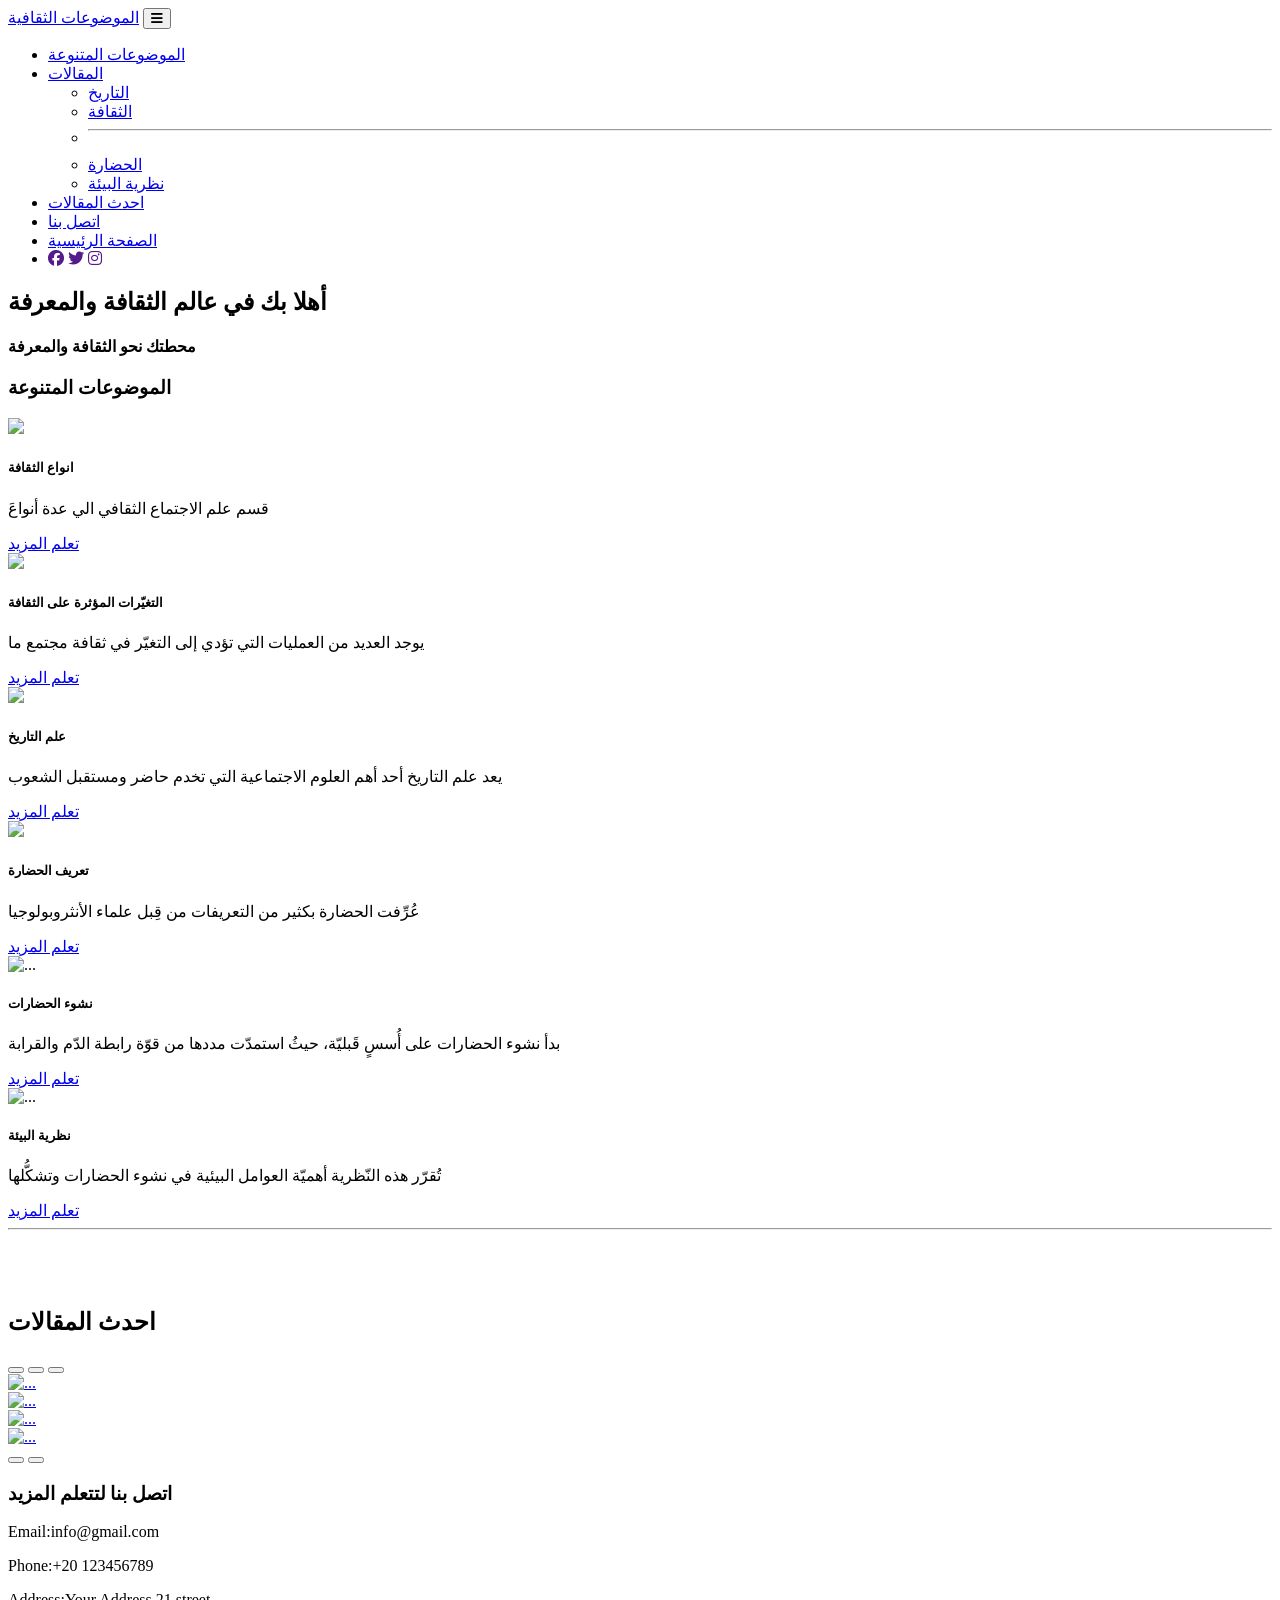
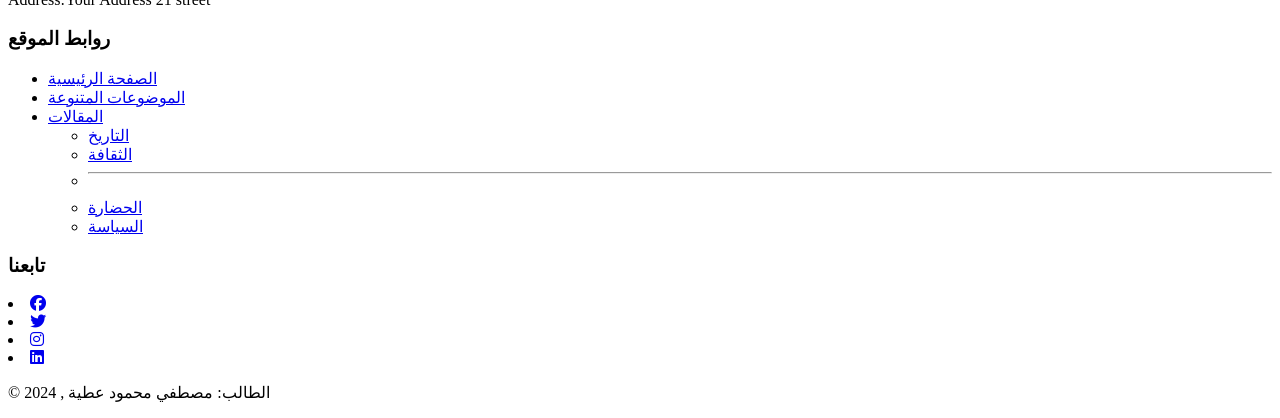
==== index.html @ 5e4b897a "Add files via upload" ====
<!DOCTYPE html>
<html lang="en">
<head>
    <meta charset="UTF-8">
    <meta name="viewport" content="width=device-width, initial-scale=1.0">
    <link rel="stylesheet" 
    href="https://cdnjs.cloudflare.com/ajax/libs/font-awesome/6.4.2/css/all.min.css" 
    integrity="sha512-z3gLpd7yknf1YoNbCzqRKc4qyor8gaKU1qmn+CShxbuBusANI9QpRohGBreCFkKxLhei6S9CQXFEbbKuqLg0DA==" crossorigin="anonymous" referrerpolicy="no-referrer" />
    <link rel="stylesheet" href="https://cdnjs.cloudflare.com/ajax/libs/font-awesome/6.5.1/css/all.min.css" integrity="sha512-DTOQO9RWCH3ppGqcWaEA1BIZOC6xxalwEsw9c2QQeAIftl+Vegovlnee1c9QX4TctnWMn13TZye+giMm8e2LwA==" crossorigin="anonymous" referrerpolicy="no-referrer" />
    <link rel="stylesheet" href="https://cdn.jsdelivr.net/npm/swiper@11/swiper-bundle.min.css" />
    <link rel="stylesheet" href="css/bootstrap.css">
    <link rel="preconnect" href="https://fonts.googleapis.com">
    <link rel="preconnect" href="https://fonts.gstatic.com" crossorigin>
    <link href="https://fonts.googleapis.com/css2?family=Aref+Ruqaa+Ink:wght@400;700&family=Hurricane&family=Roboto:ital,wght@0,100;0,300;0,400;0,500;0,700;0,900;1,100;1,300;1,400;1,500;1,700;1,900&family=Rubik:ital,wght@0,300..900;1,300..900&display=swap" rel="stylesheet">
    <link rel="stylesheet" href="css/style.css">
    <title>الموضوعات الثقافية</title>   

</head>
<body>
  <!-- Start Navbar -->
  <nav class="navbar navbar-expand-lg bg-light sticky-top">
    <div class="container-fluid">
      <a class="navbar-brand font-weight-bold" href="#">الموضوعات الثقافية</a>
      <button class="navbar-toggler" type="button" data-toggle="collapse" data-target="#navbarSupportedContent" aria-controls="navbarSupportedContent">
        <i class="fa fa-bars text-dark"></i>
      </button>
      <div class="collapse navbar-collapse" id="navbarSupportedContent">
        <ul class="navbar-nav me-auto mb-2 mb-lg-0">
          <li class="nav-item">
            <a class="nav-link font-weight-bold" href="#الموضوعات المتنوعة">الموضوعات المتنوعة</a>
          </li>
          <li class="nav-item dropdown">
            <a class="btn1 nav-link dropdown-toggle font-weight-bold" href="#" role="button" data-toggle="dropdown">
              المقالات
            </a>
            <ul class="dropdown-menu">
              <li><a class="dropdown-item text-center font-weight-bold" href="blogs/التاريخ.html">التاريخ</a></li>
              <li><a class="dropdown-item text-center font-weight-bold" href="blogs/التغيّرات المؤثرة على الثقافة.html">الثقافة</a></li>
              <li><hr class="dropdown-divider"></li>
              <li><a class="dropdown-item text-center font-weight-bold" href="blogs/نشوء الحضارات.html">الحضارة</a></li>
              <li><a class="dropdown-item text-center font-weight-bold" href="blogs/البيئة.html">نظرية البيئة</a></li>
            </ul>
          </li>
          <li class="nav-item">
            <a class="nav-link font-weight-bold" href="#احدث المقالات">احدث المقالات</a>
          </li>
          <li class="nav-item">
            <a class="nav-link font-weight-bold" href="#اتصل بنا">اتصل بنا</a>
          </li>
          <li class="nav-item">
            <a class="nav-link active font-weight-bold" aria-current="page" href="#الصفحة الرئيسية">الصفحة الرئيسية<a>
          </li>
          <li class="nav-item icons">
            <a href=""><i class="fa-brands fa-facebook"></i></a>
            <a href=""><i class="fa-brands fa-twitter"></i></a>
            <a href=""><i class="fa-brands fa-instagram"></i></a>
          </li>
        </ul>
      </div>
    </div>
  </nav>
  <!-- End Navbar -->
  <!-- Start Landing -->
    <div class="landing" id="الصفحة الرئيسية">
        <div class="overlay"></div>
        <div class="introduction-text text-center">
            <h2><span>أهلا بك في عالم الثقافة والمعرفة</span></h2>
            <h4>محطتك نحو الثقافة والمعرفة</h4>
          </div>
    </div>
  <!-- End Landing -->

    <!-- Start Cards -->
    <div class="container" id="الموضوعات المتنوعة">
      <div class="text-center m-5">
        <h3 class="text-primary font-weight-bold">الموضوعات المتنوعة</h3>
      </div>
      <div class="row cards">
        <div class="col-lg-4 p-1">
          <div class="card">
            <img src="images/معلم9.jpg" class="card-img-top" >
            <div class="card-body">
              <h5 class="card-title">انواع الثقافة</h5>
              <p class="card-text">َقسم علم الاجتماع الثقافي الي عدة أنواع</p>
              <a href="blogs/الثقافة.html" class="btn btn-primary">تعلم المزيد</a>
            </div>
          </div>
        </div>
        <div class="col-lg-4 p-1">
          <div class="card">
            <img src="images/معلم5.jpg" class="card-img-top">
            <div class="card-body">
              <h5 id="h5" class="card-title">التغيّرات المؤثرة على الثقافة</h5>
              <p class="card-text">يوجد العديد من العمليات التي تؤدي إلى التغيّر في ثقافة مجتمع ما</p>
              <a href="blogs/التغيّرات المؤثرة على الثقافة.html" class="btn btn-primary">تعلم المزيد</a>
            </div>
          </div>
        </div> 
        <div class="col-lg-4 p-1">
          <div class="card">
            <img src="images/معلم6.jpg" class="card-img-top">
            <div class="card-body">
              <h5 id="h5" class="card-title">علم التاريخ</h5>
              <p class="card-text">يعد علم التاريخ أحد أهم العلوم الاجتماعية التي تخدم حاضر ومستقبل الشعوب</p>
              <a href="blogs/التاريخ.html" class="btn btn-primary">تعلم المزيد</a>
            </div>
          </div>
        </div>
        <div class="col-lg-4 p-1">
          <div class="card">
            <img src="images/معلم10.jpg" class="card-img-top">
            <div class="card-body">
              <h5 id="h5" class="card-title">تعريف الحضارة</h5>
              <p class="card-text">عُرِّفت الحضارة بكثير من التعريفات من قِبل علماء الأنثروبولوجيا</p>
              <a href="blogs/الحضارة.html" class="btn btn-primary">تعلم المزيد</a>
            </div>
          </div>
        </div>
        <div class="col-lg-4 p-1">
          <div class="card">
            <img src="images/معلم8.jpg" class="card-img-top" alt="...">
            <div class="card-body">
              <h5 id="h5" class="card-title">نشوء الحضارات</h5>
              <p class="card-text">بدأ نشوء الحضارات على أُسسٍ قَبليّة، حيثُ استمدّت مددها من قوّة رابطة الدّم والقرابة</p>
              <a href="blogs/نشوء الحضارات.html" class="btn btn-primary">تعلم المزيد</a>
            </div>
          </div>
        </div>
        <div class="col-lg-4 p-1">
          <div class="card">
            <img src="images/معلم7.jpg" class="card-img-top" alt="...">
            <div class="card-body">
              <h5 id="h5" class="card-title">نظرية البيئة</h5>
              <p class="card-text">تُقرّر هذه النّظرية أهميّة العوامل البيئية في نشوء الحضارات وتشكُّلها</p>
              <a href="blogs/البيئة.html" class="btn btn-primary">تعلم المزيد</a>
            </div>
          </div>
        </div>
      </div>
    </div>
    <!-- End Cards -->
   <!-- Start Slide -->
    <hr class="line">
  <div class="container" id="احدث المقالات">
    <div class="text-center" style="padding-top: 50px;">
      <h2 class="text-primary font-weight-bold">احدث المقالات</h2>
    </div>
      <div id="carouselExampleDark" class="carousel carousel-dark slide">
        <div class="carousel-indicators">
          <button type="button" data-target="#carouselExampleDark" data-slide-to="0" class="active" aria-current="true" aria-label="Slide 1"></button>
          <button type="button" data-target="#carouselExampleDark" data-slide-to="1" aria-label="Slide 2"></button>
          <button type="button" data-target="#carouselExampleDark" data-slide-to="2" aria-label="Slide 3"></button>
        </div>
        <div class="carousel-inner" style="max-height: 90vh;">
          <div class="carousel-item active" data-interval="1000">
            <a href="blogs/الحضارة.html"><img title="الحضارة" src="images/الحضارة.webp" class="d-block w-100" alt="..."></a>
          </div>
          <div class="carousel-item" data-interval="1000">
            <a href="blogs/الثقافة.html"><img title="الثقافة" src="images/الحضارة1.jpg" class="d-block w-100" alt="..."></a>
          </div>
          <div class="carousel-item" data-interval="1000">
            <a href="blogs/التاريخ.html"><img title="التاريخ" src="images/التاريخ.jpg" class="d-block w-100" alt="..."></a>
          </div>
          <div class="carousel-item" data-interval="1000">
            <a href="blogs/البيئة.html"><img title="نظرية البيئة" src="images/معلم2.jpg" class="d-block w-100" alt="..."></a>
          </div>
        <button class="carousel-control-prev" type="button" data-target="#carouselExampleDark" data-slide="prev">
          <span class="carousel-control-prev-icon"></span>
          <span class="visually-hidden"></span>
        </button>
        <button class="carousel-control-next" type="button" data-target="#carouselExampleDark" data-slide="next">
          <span class="carousel-control-next-icon"></span>
          <span class="visually-hidden"></span>
        </button>
      </div>
    </div>
  </div>
   <!-- End Slide -->
  <!-- Start Footer -->
  <footer id="اتصل بنا">
    <div class="container">
      <div class="footer-content">
        <h3>اتصل بنا لتتعلم المزيد</h3>
        <p>Email:info@gmail.com</p>
        <p>Phone:+20 123456789</p>
        <p>Address:Your Address 21 street</p>
      </div>
      <div class="footer-content">
        <h3>روابط الموقع</h3>
        <ul>
          <li><a href="#الصفحة الرئيسية">الصفحة الرئيسية</a></li>
          <li><a href="#الموضوعات المتنوعة">الموضوعات المتنوعة</a></li>
          <li class="dropdown">
            <a style="text-align: right;" class="btn2 dropdown-toggle font-weight-bold " href="#" role="button" data-toggle="dropdown">
              المقالات
            </a>
            <ul class="dropdown-menu">
              <li><a class="dropdown-item text-center font-weight-bold text-dark" href="#">التاريخ</a></li>
              <li><a class="dropdown-item text-center font-weight-bold text-dark" href="#">الثقافة</a></li>
              <li><hr class="dropdown-divider"></li>
              <li><a class="dropdown-item text-center font-weight-bold text-dark" href="#">الحضارة</a></li>
              <li><a class="dropdown-item text-center font-weight-bold text-dark" href="#">السياسة</a></li>             
        </ul>
      </div>
      <div class="footer-content">
        <h3>تابعنا</h3>
        <div class="social-icons">   
          <li><a href="#"><i class="fab fa-facebook"></i></a></li>
          <li><a href="#"><i class="fab fa-twitter"></i></a></li>
          <li><a href="#"><i class="fab fa-instagram"></i></a></li>
          <li><a href="#"><i class="fab fa-linkedin"></i></a></li>
        </div>
      </div>
      
    </div>
    <div class="bottom-bar">
      <p>&copy; 2024 , الطالب: مصطفي محمود عطية </p>
    </div>
  </footer>
  <!-- End Footer -->

    <script src="js/popper.min.js"></script>
    <script src="js/jquery-3.7.1.min.js"></script>
    <script src="js/bootstrap.js"></script>
    <script src="https://cdn.jsdelivr.net/npm/swiper@11/swiper-bundle.min.js"></script>
    <script src="js/main.js"></script>
</body>
</html>
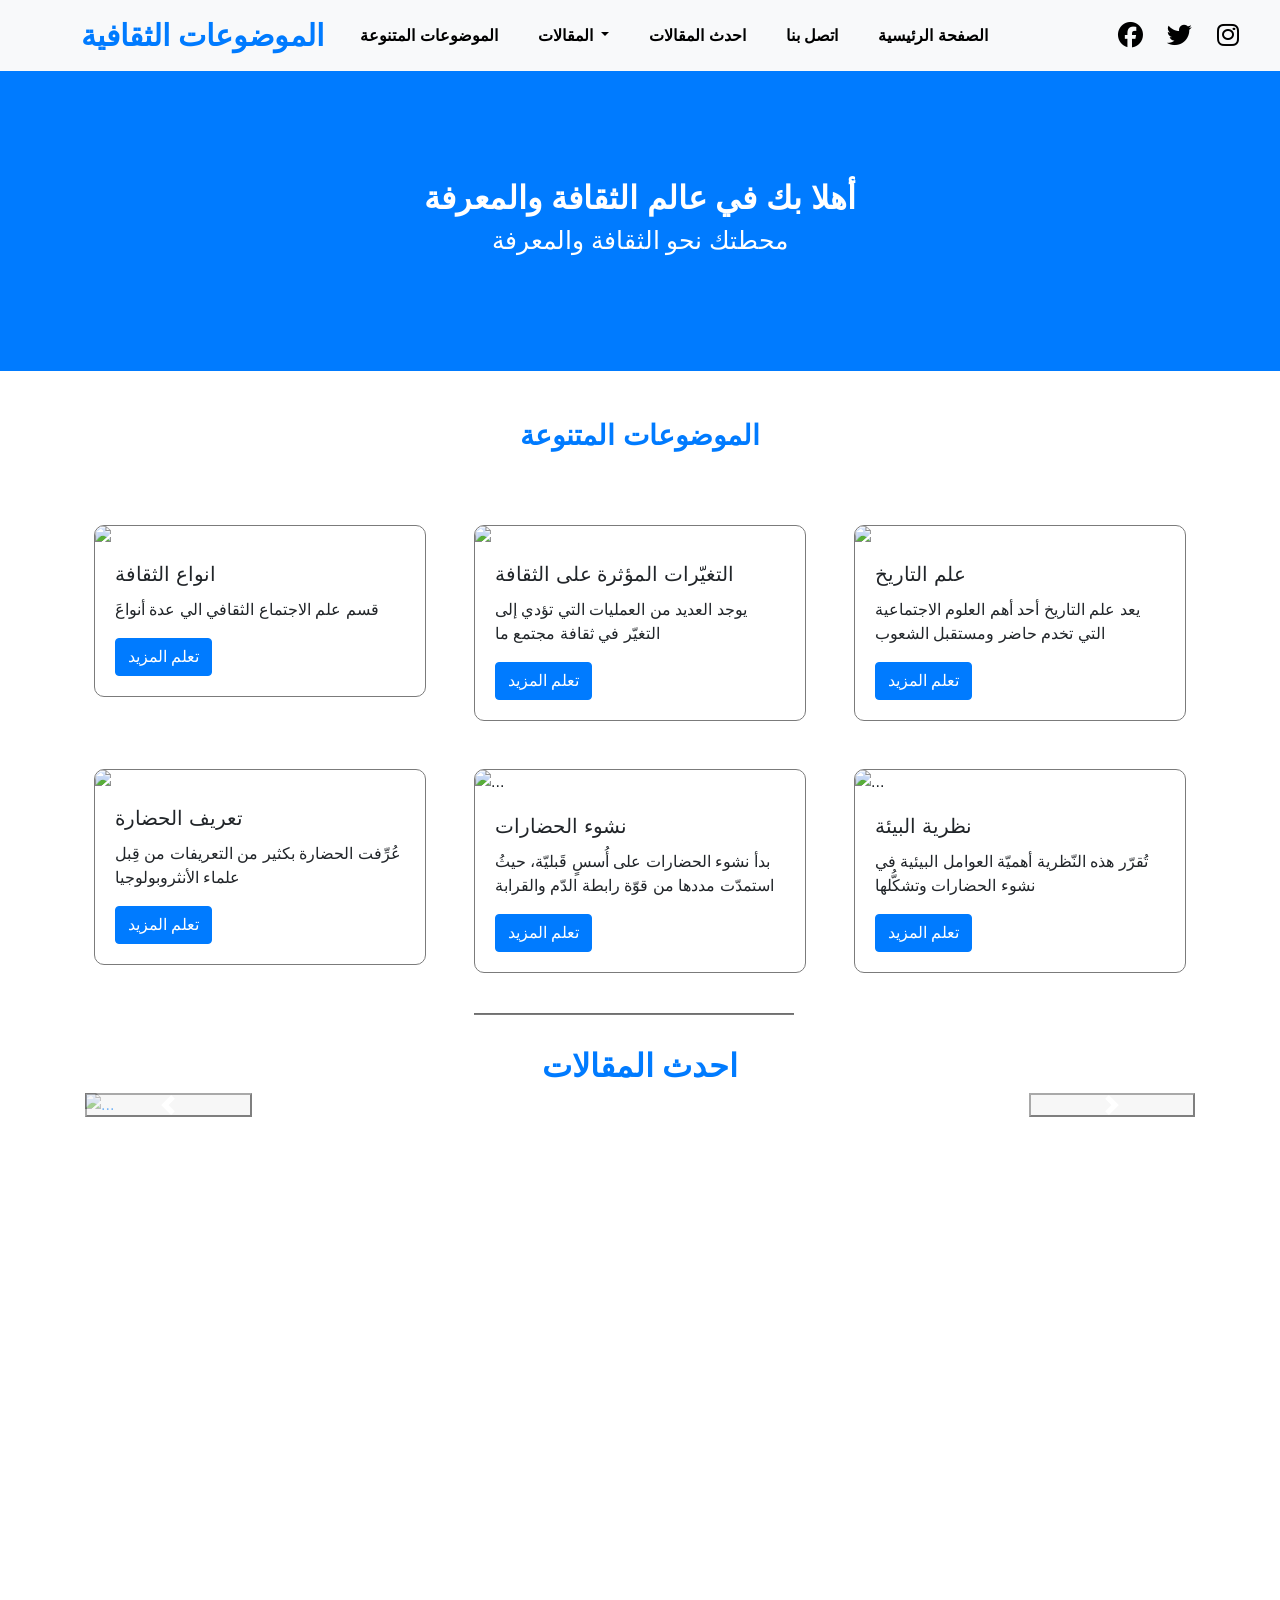
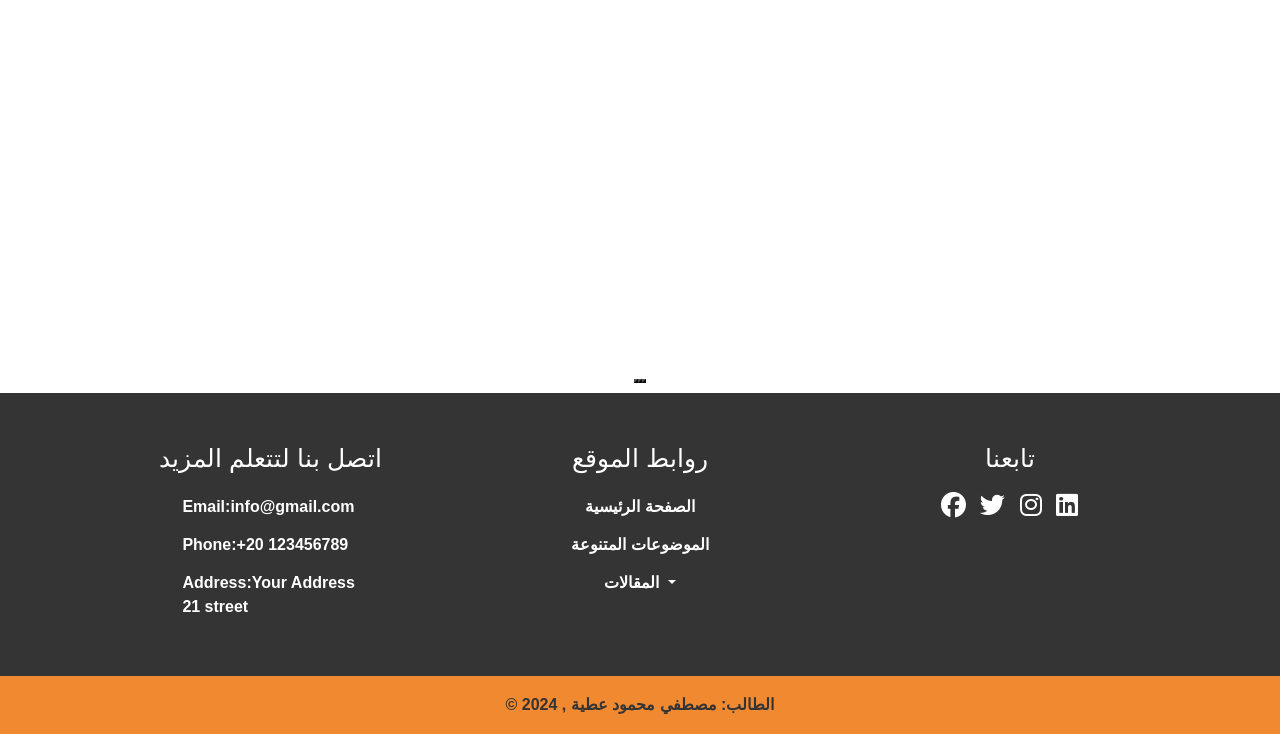
==== commit b4ed4351: "index.html" ====
--- a/index.html
+++ b/index.html
@@ -8,11 +8,11 @@
     integrity="sha512-z3gLpd7yknf1YoNbCzqRKc4qyor8gaKU1qmn+CShxbuBusANI9QpRohGBreCFkKxLhei6S9CQXFEbbKuqLg0DA==" crossorigin="anonymous" referrerpolicy="no-referrer" />
     <link rel="stylesheet" href="https://cdnjs.cloudflare.com/ajax/libs/font-awesome/6.5.1/css/all.min.css" integrity="sha512-DTOQO9RWCH3ppGqcWaEA1BIZOC6xxalwEsw9c2QQeAIftl+Vegovlnee1c9QX4TctnWMn13TZye+giMm8e2LwA==" crossorigin="anonymous" referrerpolicy="no-referrer" />
     <link rel="stylesheet" href="https://cdn.jsdelivr.net/npm/swiper@11/swiper-bundle.min.css" />
-    <link rel="stylesheet" href="css/bootstrap.css">
+    <link rel="stylesheet" href="bootstrap.css">
     <link rel="preconnect" href="https://fonts.googleapis.com">
     <link rel="preconnect" href="https://fonts.gstatic.com" crossorigin>
     <link href="https://fonts.googleapis.com/css2?family=Aref+Ruqaa+Ink:wght@400;700&family=Hurricane&family=Roboto:ital,wght@0,100;0,300;0,400;0,500;0,700;0,900;1,100;1,300;1,400;1,500;1,700;1,900&family=Rubik:ital,wght@0,300..900;1,300..900&display=swap" rel="stylesheet">
-    <link rel="stylesheet" href="css/style.css">
+    <link rel="stylesheet" href="style.css">
     <title>الموضوعات الثقافية</title>   
 
 </head>
@@ -219,10 +219,10 @@
   </footer>
   <!-- End Footer -->
 
-    <script src="js/popper.min.js"></script>
-    <script src="js/jquery-3.7.1.min.js"></script>
-    <script src="js/bootstrap.js"></script>
+    <script src="popper.min.js"></script>
+    <script src="jquery-3.7.1.min.js"></script>
+    <script src="bootstrap.js"></script>
     <script src="https://cdn.jsdelivr.net/npm/swiper@11/swiper-bundle.min.js"></script>
-    <script src="js/main.js"></script>
+    <script src="main.js"></script>
 </body>
-</html>+</html>
--- a/style.css
+++ b/style.css
@@ -0,0 +1,244 @@
+@import url('http://fonts.googleapis.com/css2?family=cairo:wght@200..1000&display=swap');
+
+
+:root{
+  --dark: #343a40;
+  --yellow-color:rgba(228, 144, 16, 0.867);
+  --main-color:#8000ff;
+}
+
+*{
+  margin: 0;
+  padding: 0;
+  box-sizing: border-box;
+}
+
+/* Start Navbar */
+.navbar-nav{
+  display: flex;
+  align-items: center;
+}
+.navbar-nav .nav-item .nav-link{
+  color: #000;
+  transition: .3s ease;
+}
+.navbar-nav .nav-item .nav-link:hover{
+  color: #fff;                                  
+  background-color:#007bff;
+}
+.navbar-brand{
+  font-size: 30px;
+  padding-left: 50px                                            ;
+  text-align: right;
+  color: #007bff;
+}
+.nav-link:hover,
+.btn1 li a:hover{
+  color: #fff;
+  background-color:#007bff;
+  border-radius: 10px;
+}
+.dropdown-menu li a:hover{
+  color: #fff;
+  background-color: #007bff;
+  border-radius: 10px;
+}
+.nav-item li a,
+.navbar-nav .nav-item .nav-link,
+.btn1{
+  text-decoration: none;
+  padding: 5px 20px;
+  font-weight: 500;
+  display: block;
+  text-transform: capitalize;
+  transition: 0.2s ease-out;
+  text-align: right;
+}
+.icons{
+  padding-left: 100px;
+  list-style: none;
+}
+.icons i{
+  color: black;
+  font-size: 25px;
+  display: inline-block;
+  transition: .3s;
+  margin: 10px;
+}
+.icons i:hover{
+  color: #ff8000;
+}
+/* End Navbar */
+
+/* Start landing */
+.landing{
+  height: 300px;
+  background-color:#007bff ;
+  position: relative;
+}
+
+.introduction-text{
+  position: absolute;
+  left:50%;
+  top:50%;
+  transform: translate(-50%,-50%);
+  color: #fff;
+  text-align: right;
+  z-index: 2;
+}
+.introduction-text h2 span{
+  font-size: 2rem;
+  margin: 0 0 12px;
+  color: #fff;
+  font-weight: bold;
+  margin-bottom: 10px;
+}
+
+.introduction-text h4{
+  font-size: 25px;
+}
+.culture li{
+  color: white;
+  margin-bottom: 10px;
+}
+
+.introduction-text li a{
+  line-height: 1.6;
+  font-size: 20px;
+  margin-bottom: 12px;
+  color:#fff;
+  font-weight: 700;
+  text-decoration: none;
+}
+/* End landing */
+
+/* Start cards */
+.card{
+  border-radius: 10px;
+  margin: 20px;
+  transition: .3s ease;
+  border: 1px solid #7b7b7b;
+}
+.card-img-top{
+  border-top-left-radius: 10px;
+  border-top-right-radius: 10px;
+  max-height: 200px;
+}
+.card:hover{
+  box-shadow: 10px 10px 10px #DDD;
+  transform: scale(1,);
+}
+/* End cards */
+.line{
+  position: absolute;
+  height: 1px;
+  background-color: #7b7b7b;
+  width: 25%;
+  left: 37%;
+}
+/* Start slide */
+.slide{
+  height: 100vh;
+  width: 100%;
+}
+/* End slide */
+/* Start Footer */
+footer{
+  background-color: #343434;
+  padding-top: 50px;
+}
+footer .container{
+  display: flex;
+  width: 1140px;
+  margin: auto;
+  justify-content: center;
+  color:#fff;
+  font-weight: bold;
+  
+}
+.footer-content{
+  width: 33.3%;
+}
+footer .container .footer-content h3{
+  font-size: 25px;
+  margin-bottom: 15px;
+  text-align: center;
+}
+.footer-content p{
+  width: 190px;
+  margin: auto;
+  padding: 7px;
+}
+.footer-content ul{
+  text-align: center;
+  padding:0;
+}
+.footer-content ul li{
+  width: auto;
+  text-align: center;
+  list-style: none;
+  padding: 7px;
+  position: relative;
+}
+.footer-content ul li::before{
+  content: '';
+  position: absolute;
+  transform: translate(-50%,-50%);
+  left: 50%;
+  top: 100%;
+  width:0;
+  height:2px;
+  background-color: #f18930;
+  transition-duration: .5s;
+}
+.footer-content ul li:hover::before{
+  width: 70px;
+} 
+.social-icons{
+  text-align: center;
+  padding: 0;
+}
+.footer-content li{
+  display: block;
+  text-align: center;
+  padding: 5px;
+  font-weight: bold;
+
+}
+.social-icons i{
+  color: white;
+  font-size: 25px;
+  display: inline-block;
+}
+.footer-content a{
+  text-decoration: none;
+  color:#fff;
+  font-weight: bold;
+}
+.footer-content a:hover{
+  color: #ff8000;
+  text-decoration: none;
+}
+.social-icons i:hover{
+  color: #f18930;
+}
+
+.social-icons li{
+  display: inline-block;
+  text-align: center;
+  padding: 5px;
+}
+.bottom-bar{
+  background-color: #f18930;
+  text-align: center;
+  padding: 10px 0;
+  margin-top: 50px;
+}
+.bottom-bar p{
+  color: #343434;
+  margin: 0;
+  font-size: 16px;
+  padding: 7px;
+  font-weight: bold;
+}
+/* End Footer */
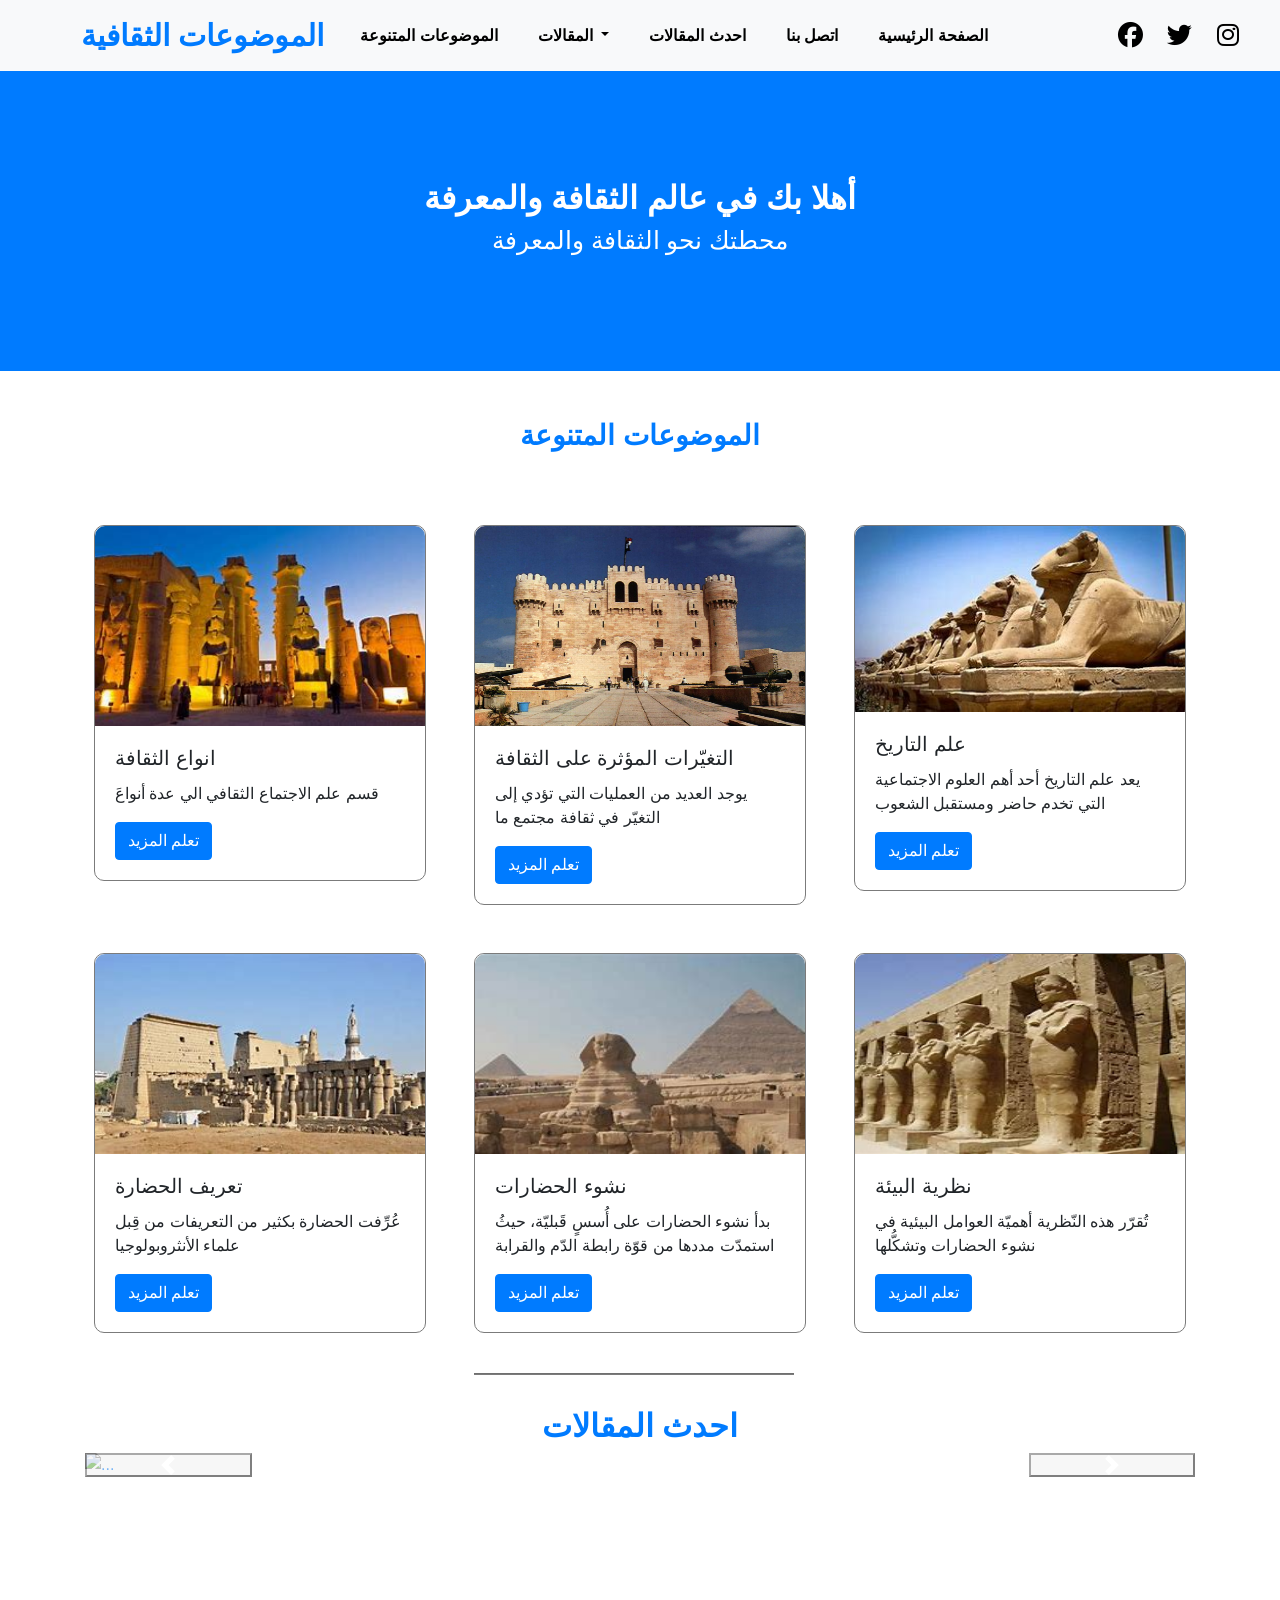
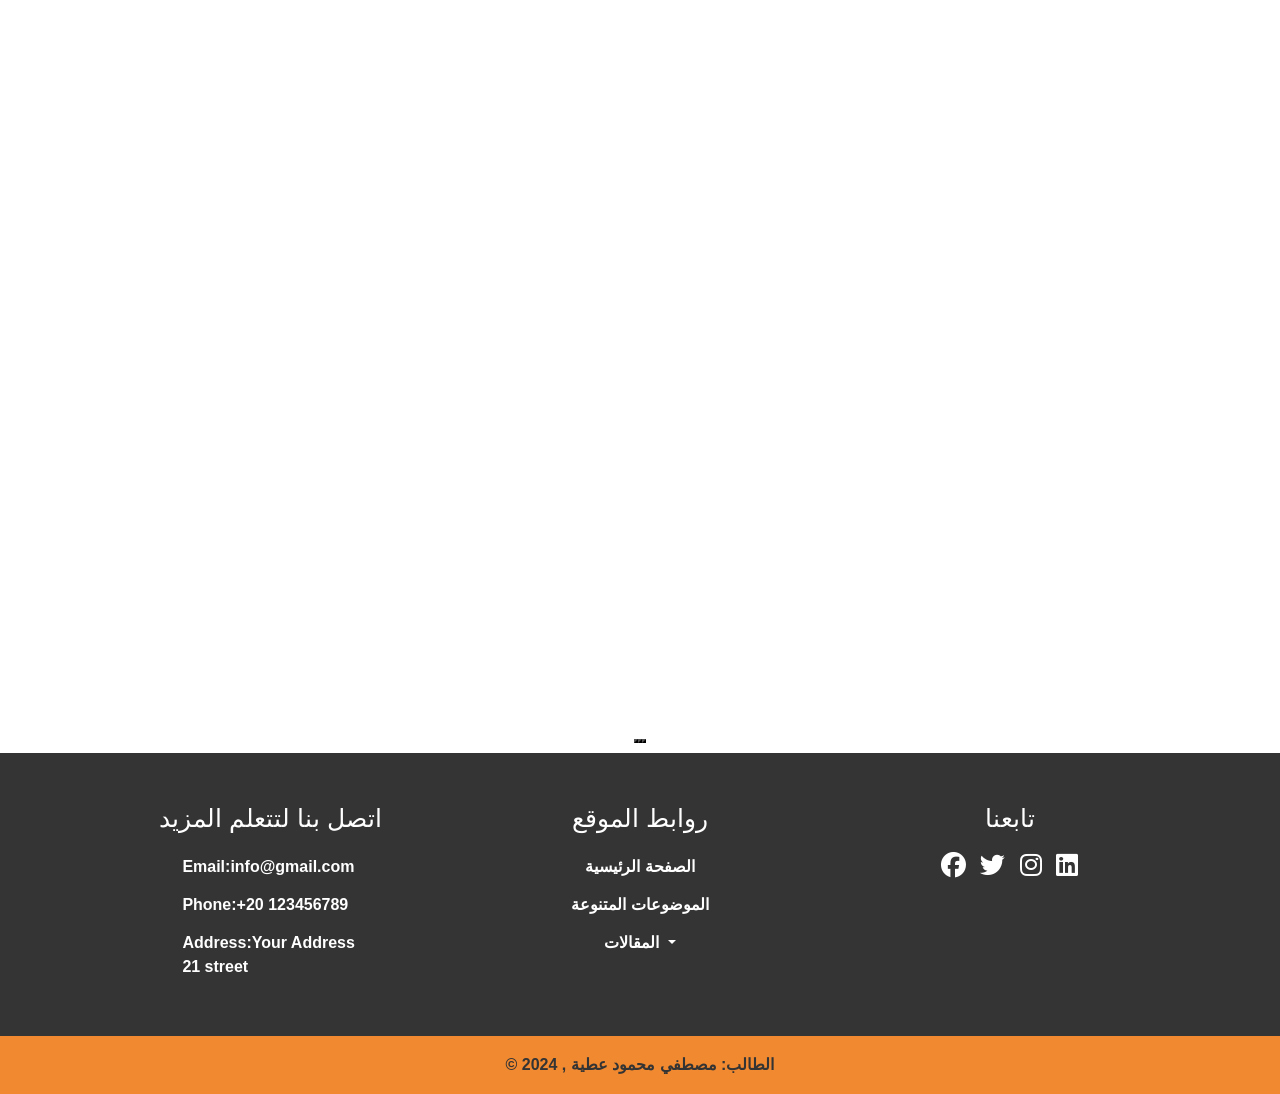
==== commit 9ad86e20: "index.html" ====
--- a/index.html
+++ b/index.html
@@ -78,61 +78,61 @@
       <div class="row cards">
         <div class="col-lg-4 p-1">
           <div class="card">
-            <img src="images/معلم9.jpg" class="card-img-top" >
+            <img src="معلم9.jpg" class="card-img-top" >
             <div class="card-body">
               <h5 class="card-title">انواع الثقافة</h5>
               <p class="card-text">َقسم علم الاجتماع الثقافي الي عدة أنواع</p>
-              <a href="blogs/الثقافة.html" class="btn btn-primary">تعلم المزيد</a>
-            </div>
-          </div>
-        </div>
-        <div class="col-lg-4 p-1">
-          <div class="card">
-            <img src="images/معلم5.jpg" class="card-img-top">
+              <a href="الثقافة.html" class="btn btn-primary">تعلم المزيد</a>
+            </div>
+          </div>
+        </div>
+        <div class="col-lg-4 p-1">
+          <div class="card">
+            <img src="معلم5.jpg" class="card-img-top">
             <div class="card-body">
               <h5 id="h5" class="card-title">التغيّرات المؤثرة على الثقافة</h5>
               <p class="card-text">يوجد العديد من العمليات التي تؤدي إلى التغيّر في ثقافة مجتمع ما</p>
-              <a href="blogs/التغيّرات المؤثرة على الثقافة.html" class="btn btn-primary">تعلم المزيد</a>
+              <a href="التغيّرات المؤثرة على الثقافة.html" class="btn btn-primary">تعلم المزيد</a>
             </div>
           </div>
         </div> 
         <div class="col-lg-4 p-1">
           <div class="card">
-            <img src="images/معلم6.jpg" class="card-img-top">
+            <img src="معلم6.jpg" class="card-img-top">
             <div class="card-body">
               <h5 id="h5" class="card-title">علم التاريخ</h5>
               <p class="card-text">يعد علم التاريخ أحد أهم العلوم الاجتماعية التي تخدم حاضر ومستقبل الشعوب</p>
-              <a href="blogs/التاريخ.html" class="btn btn-primary">تعلم المزيد</a>
-            </div>
-          </div>
-        </div>
-        <div class="col-lg-4 p-1">
-          <div class="card">
-            <img src="images/معلم10.jpg" class="card-img-top">
+              <a href="التاريخ.html" class="btn btn-primary">تعلم المزيد</a>
+            </div>
+          </div>
+        </div>
+        <div class="col-lg-4 p-1">
+          <div class="card">
+            <img src="معلم10.jpg" class="card-img-top">
             <div class="card-body">
               <h5 id="h5" class="card-title">تعريف الحضارة</h5>
               <p class="card-text">عُرِّفت الحضارة بكثير من التعريفات من قِبل علماء الأنثروبولوجيا</p>
-              <a href="blogs/الحضارة.html" class="btn btn-primary">تعلم المزيد</a>
-            </div>
-          </div>
-        </div>
-        <div class="col-lg-4 p-1">
-          <div class="card">
-            <img src="images/معلم8.jpg" class="card-img-top" alt="...">
+              <a href="الحضارة.html" class="btn btn-primary">تعلم المزيد</a>
+            </div>
+          </div>
+        </div>
+        <div class="col-lg-4 p-1">
+          <div class="card">
+            <img src="معلم8.jpg" class="card-img-top" alt="...">
             <div class="card-body">
               <h5 id="h5" class="card-title">نشوء الحضارات</h5>
               <p class="card-text">بدأ نشوء الحضارات على أُسسٍ قَبليّة، حيثُ استمدّت مددها من قوّة رابطة الدّم والقرابة</p>
-              <a href="blogs/نشوء الحضارات.html" class="btn btn-primary">تعلم المزيد</a>
-            </div>
-          </div>
-        </div>
-        <div class="col-lg-4 p-1">
-          <div class="card">
-            <img src="images/معلم7.jpg" class="card-img-top" alt="...">
+              <a href="نشوء الحضارات.html" class="btn btn-primary">تعلم المزيد</a>
+            </div>
+          </div>
+        </div>
+        <div class="col-lg-4 p-1">
+          <div class="card">
+            <img src="معلم7.jpg" class="card-img-top" alt="...">
             <div class="card-body">
               <h5 id="h5" class="card-title">نظرية البيئة</h5>
               <p class="card-text">تُقرّر هذه النّظرية أهميّة العوامل البيئية في نشوء الحضارات وتشكُّلها</p>
-              <a href="blogs/البيئة.html" class="btn btn-primary">تعلم المزيد</a>
+              <a href="البيئة.html" class="btn btn-primary">تعلم المزيد</a>
             </div>
           </div>
         </div>
@@ -153,16 +153,16 @@
         </div>
         <div class="carousel-inner" style="max-height: 90vh;">
           <div class="carousel-item active" data-interval="1000">
-            <a href="blogs/الحضارة.html"><img title="الحضارة" src="images/الحضارة.webp" class="d-block w-100" alt="..."></a>
+            <a href="الحضارة.html"><img title="الحضارة" src="images/الحضارة.webp" class="d-block w-100" alt="..."></a>
           </div>
           <div class="carousel-item" data-interval="1000">
-            <a href="blogs/الثقافة.html"><img title="الثقافة" src="images/الحضارة1.jpg" class="d-block w-100" alt="..."></a>
+            <a href="الثقافة.html"><img title="الثقافة" src="images/الحضارة1.jpg" class="d-block w-100" alt="..."></a>
           </div>
           <div class="carousel-item" data-interval="1000">
-            <a href="blogs/التاريخ.html"><img title="التاريخ" src="images/التاريخ.jpg" class="d-block w-100" alt="..."></a>
+            <a href="التاريخ.html"><img title="التاريخ" src="images/التاريخ.jpg" class="d-block w-100" alt="..."></a>
           </div>
           <div class="carousel-item" data-interval="1000">
-            <a href="blogs/البيئة.html"><img title="نظرية البيئة" src="images/معلم2.jpg" class="d-block w-100" alt="..."></a>
+            <a href="البيئة.html"><img title="نظرية البيئة" src="images/معلم2.jpg" class="d-block w-100" alt="..."></a>
           </div>
         <button class="carousel-control-prev" type="button" data-target="#carouselExampleDark" data-slide="prev">
           <span class="carousel-control-prev-icon"></span>
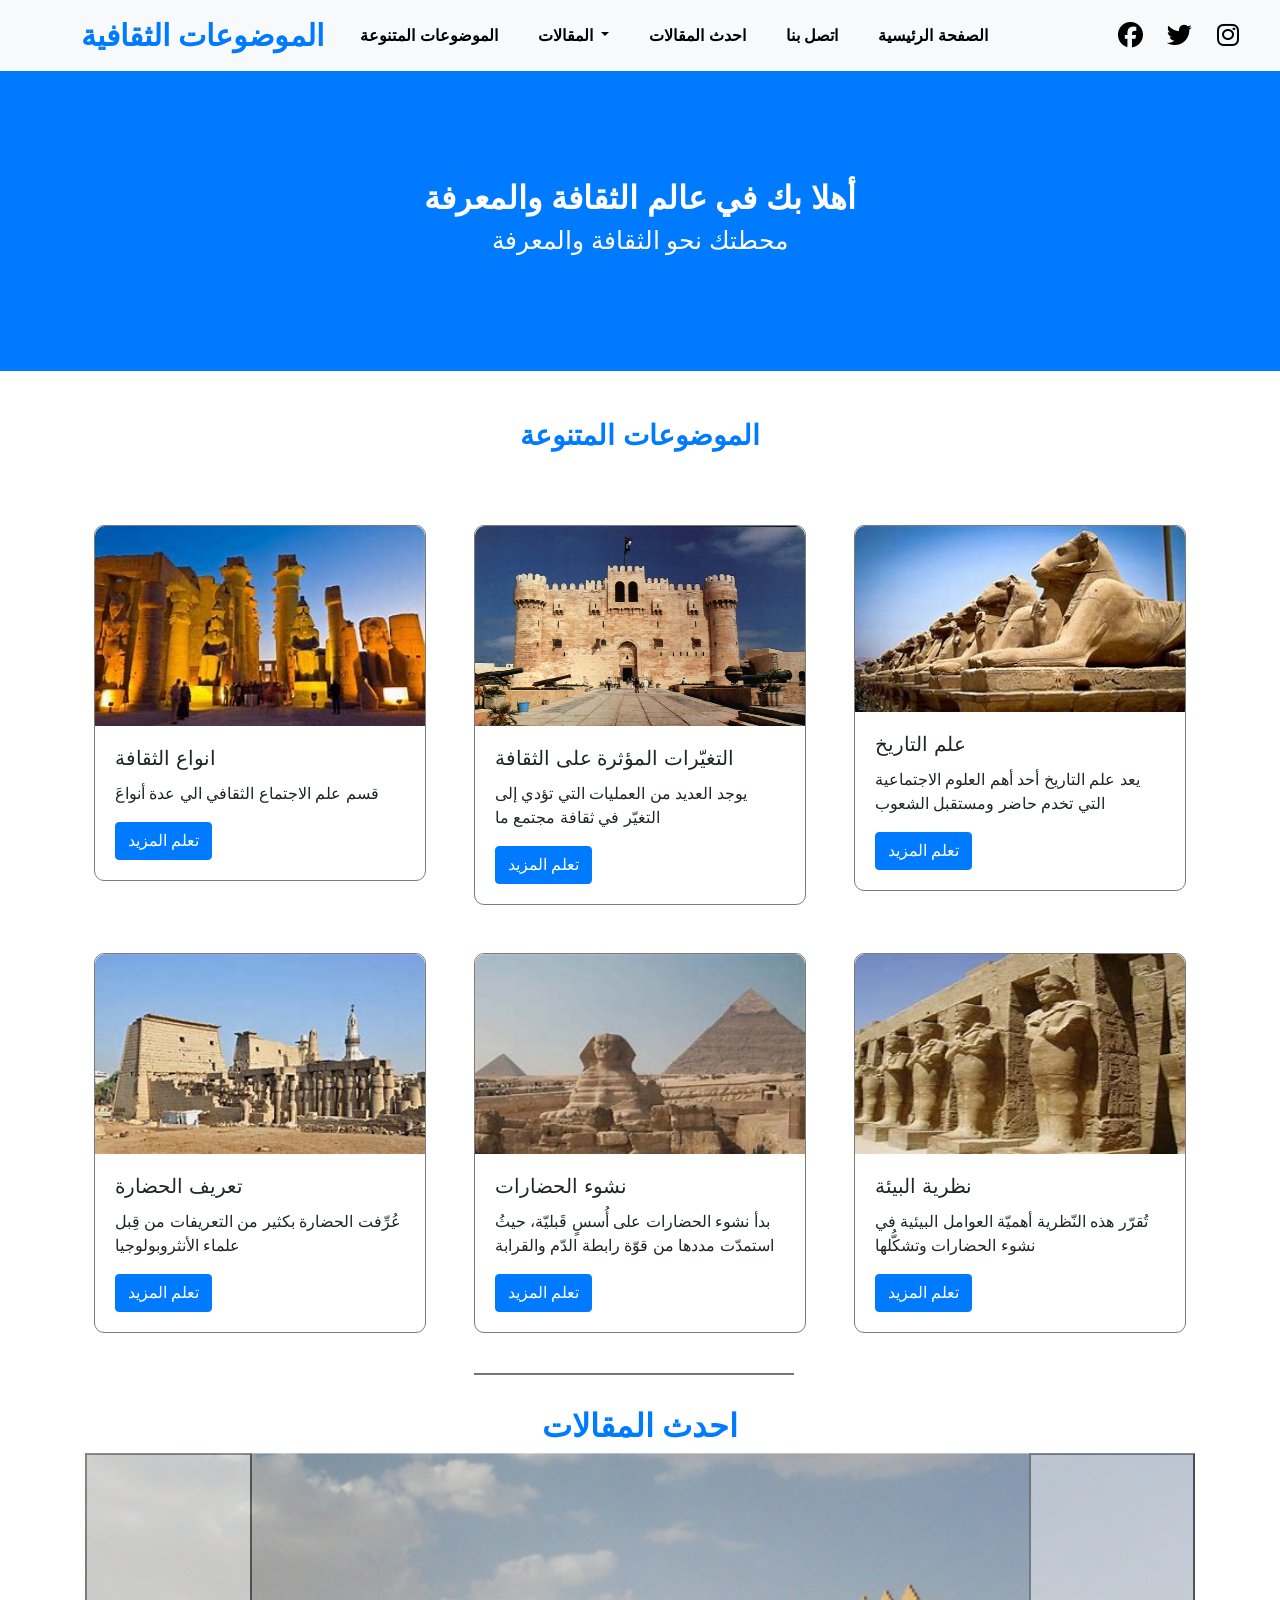
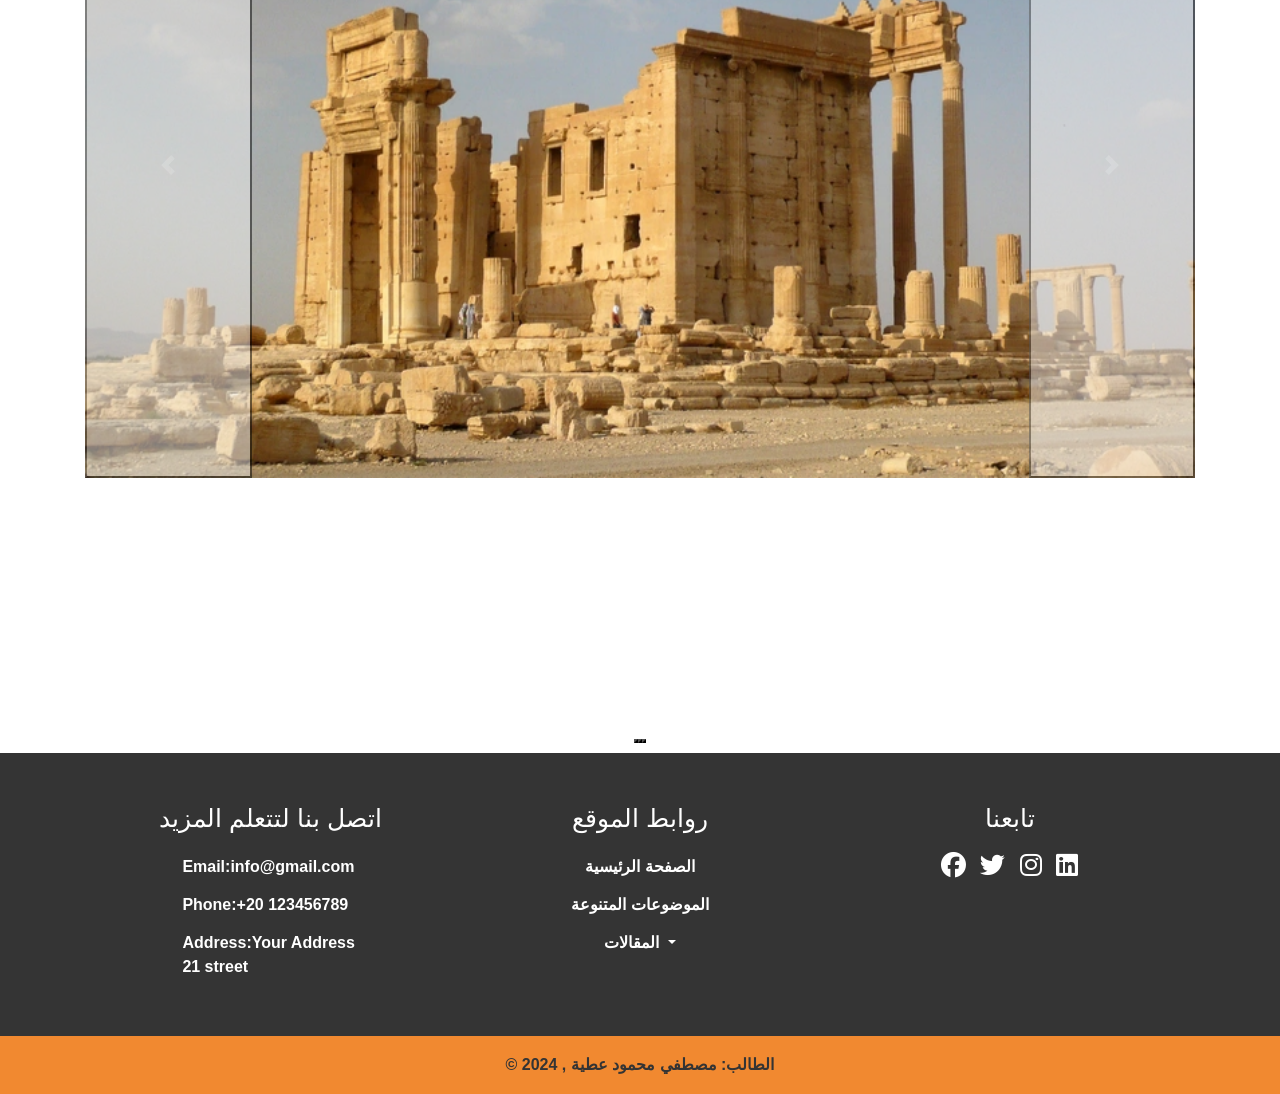
==== commit dd7df8e0: "index.html" ====
--- a/index.html
+++ b/index.html
@@ -153,16 +153,16 @@
         </div>
         <div class="carousel-inner" style="max-height: 90vh;">
           <div class="carousel-item active" data-interval="1000">
-            <a href="الحضارة.html"><img title="الحضارة" src="images/الحضارة.webp" class="d-block w-100" alt="..."></a>
+            <a href="الحضارة.html"><img title="الحضارة" src="الحضارة.webp" class="d-block w-100" alt="..."></a>
           </div>
           <div class="carousel-item" data-interval="1000">
-            <a href="الثقافة.html"><img title="الثقافة" src="images/الحضارة1.jpg" class="d-block w-100" alt="..."></a>
+            <a href="الثقافة.html"><img title="الثقافة" src="الحضارة1.jpg" class="d-block w-100" alt="..."></a>
           </div>
           <div class="carousel-item" data-interval="1000">
-            <a href="التاريخ.html"><img title="التاريخ" src="images/التاريخ.jpg" class="d-block w-100" alt="..."></a>
+            <a href="التاريخ.html"><img title="التاريخ" src="التاريخ.jpg" class="d-block w-100" alt="..."></a>
           </div>
           <div class="carousel-item" data-interval="1000">
-            <a href="البيئة.html"><img title="نظرية البيئة" src="images/معلم2.jpg" class="d-block w-100" alt="..."></a>
+            <a href="البيئة.html"><img title="نظرية البيئة" src="معلم2.jpg" class="d-block w-100" alt="..."></a>
           </div>
         <button class="carousel-control-prev" type="button" data-target="#carouselExampleDark" data-slide="prev">
           <span class="carousel-control-prev-icon"></span>
